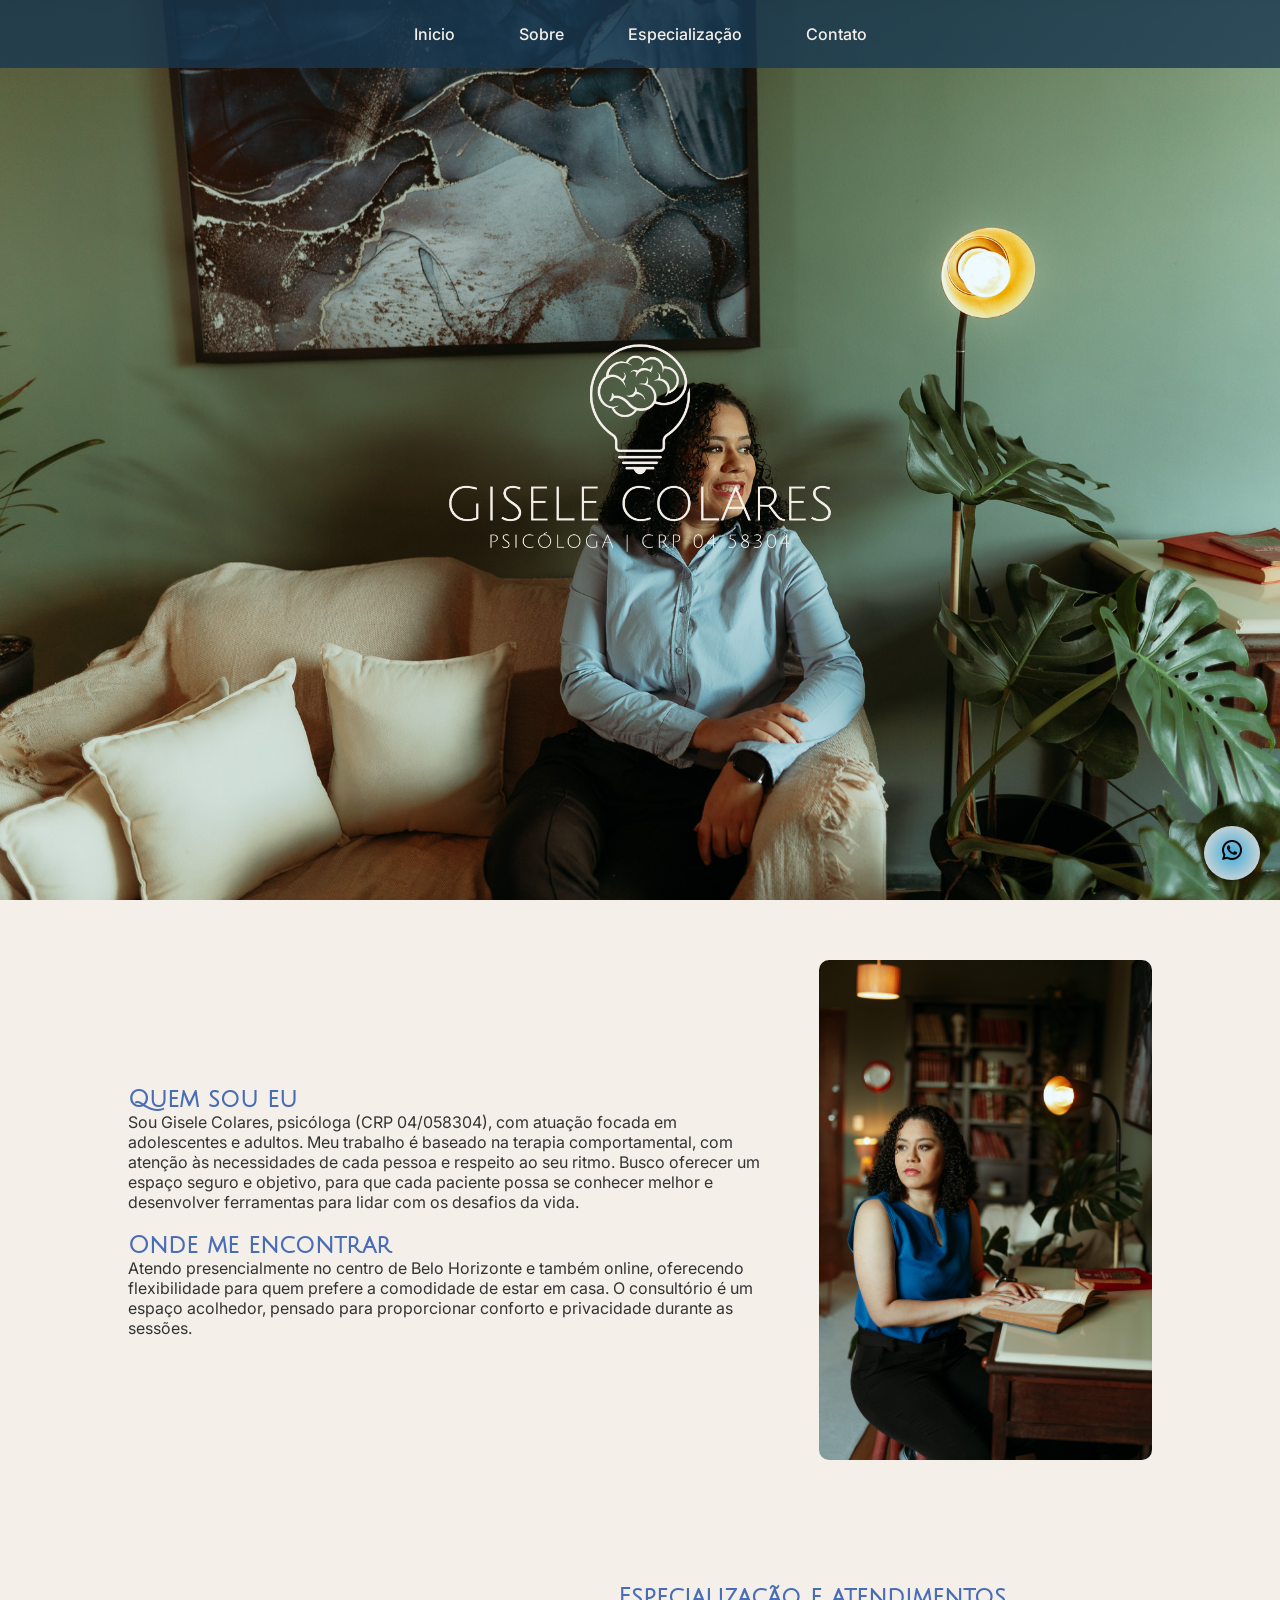
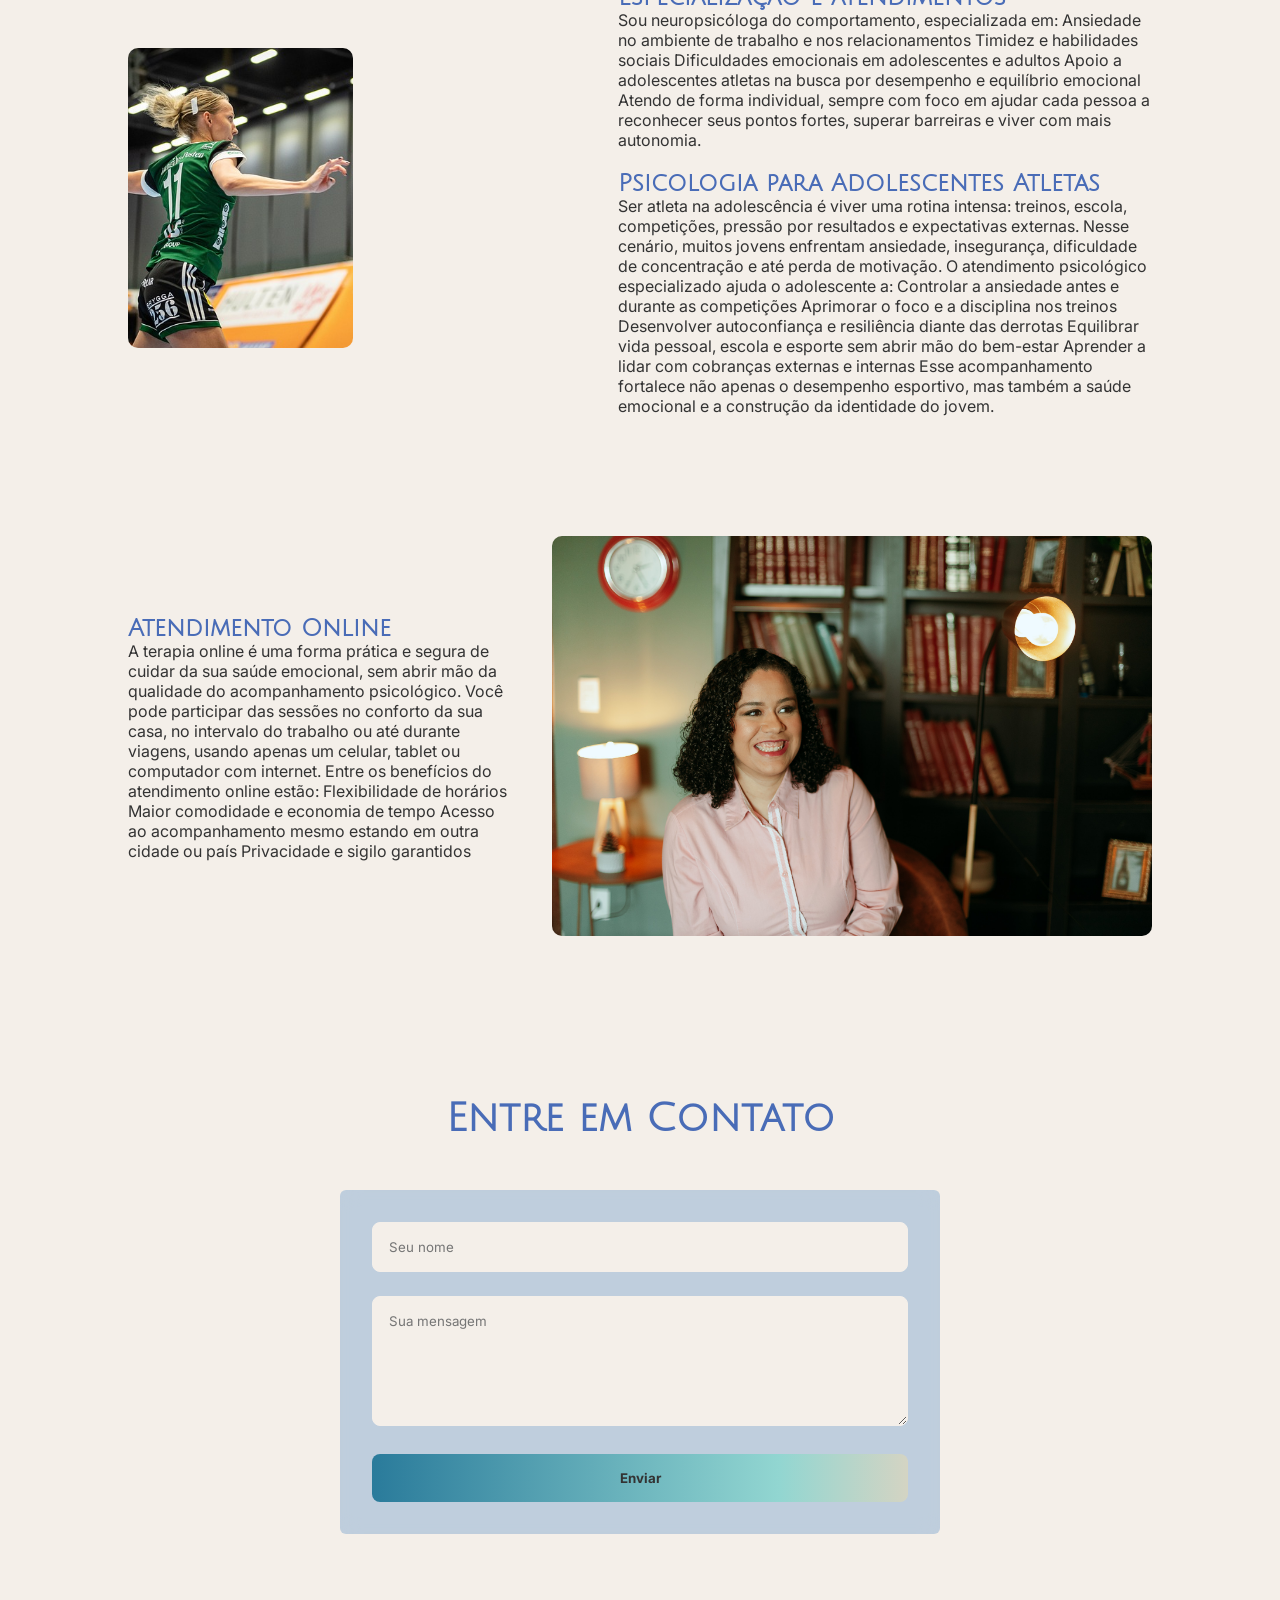
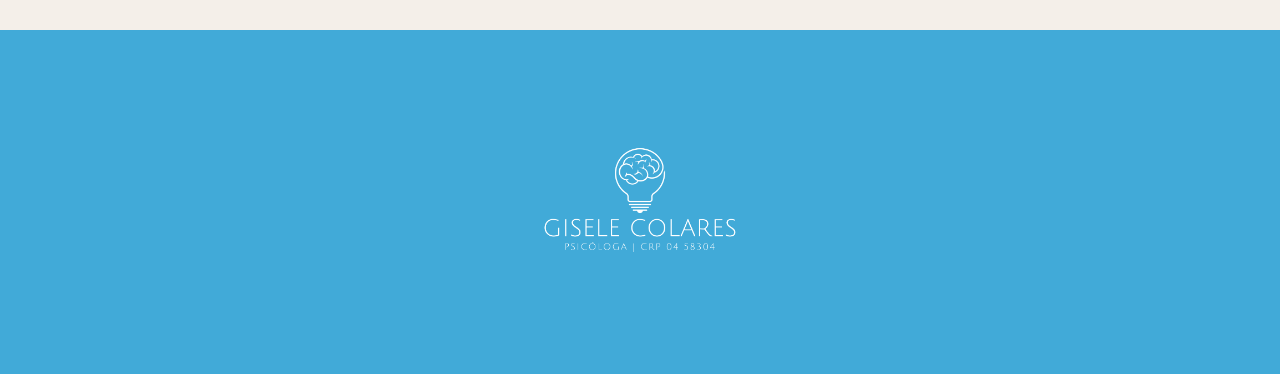
==== GISELE/index.html @ 9bc3a819 "Update" ====
<!DOCTYPE html>
<html lang="pt-BR">

<head>
  <meta charset="UTF-8">
  <meta name="viewport" content="width=device-width, initial-scale=1.0">
  <title>Gisele Colares - Neuropsicóloga</title>
  <link rel="stylesheet" href="styless2.css">
  <link href="https://fonts.googleapis.com/css2?family=Inter:wght@300;400;500&family=Julius+Sans+One&display=swap"
    rel="stylesheet">
</head>

<body>
  <div class="particulas"></div>
  <!-- Header -->
  <header class="navbar">
    <nav class="navegacao">
      <ul class="menu">
        <li><a href="#inicio" class="menu-link">Inicio</a></li>
        <li><a href="#sobre" class="menu-link">Sobre</a></li>
        <li><a href="#projetos" class="menu-link">Especialização</a></li>
        <li><a href="#contato" class="menu-link">Contato</a></li>
      </ul>
    </nav>
    <div class="hamburger">
      <span></span>
      <span></span>
      <span></span>
    </div>
  </header>

  <!-- Home -->
  <section id="inicio" class="hero">
    <div class="overlay">
      <img src="img/gisele logo sem fundo.png" alt="Logo Gisele Colares" height="600px">
    </div>
  </section>

  <!-- Quem sou eu -->
  <section id="sobre" class="content">
    <div class="text">
      <h2>Quem sou eu</h2>
      <p>Sou Gisele Colares, psicóloga (CRP 04/058304), com atuação focada em adolescentes e adultos. Meu trabalho é
        baseado na terapia comportamental, com atenção às necessidades de cada pessoa e respeito ao seu ritmo. Busco
        oferecer um espaço seguro e objetivo, para que cada paciente possa se conhecer melhor e desenvolver ferramentas
        para lidar com os desafios da vida.</p>
      <br>
      <h2>Onde me encontrar</h2>
      <p>Atendo presencialmente no centro de Belo Horizonte e também online, oferecendo flexibilidade para quem prefere
        a comodidade de estar em casa. O consultório é um espaço acolhedor, pensado para proporcionar conforto e
        privacidade durante as sessões.</p>
    </div>
    <div class="image">
      <img src="img/home.jpg" alt="Quem sou eu" height="500px">
    </div>
  </section>
  <!-- Especialização -->
  <section id="projetos" class="content">
    <div class="image">
      <img src="img/atletas .jpg" alt="Psicologia para Atletas" id="atletas" height="500px">
    </div>
    <div class="text">
      <h2>Especialização e atendimentos</h2>
      <p>Sou neuropsicóloga do comportamento, especializada em:

        Ansiedade no ambiente de trabalho e nos relacionamentos

        Timidez e habilidades sociais

        Dificuldades emocionais em adolescentes e adultos

        Apoio a adolescentes atletas na busca por desempenho e equilíbrio emocional

        Atendo de forma individual, sempre com foco em ajudar cada pessoa a reconhecer seus pontos fortes, superar
        barreiras e viver com mais autonomia.</p>
      <br>
      <h2> Psicologia para Adolescentes Atletas</h2>
      <p>Ser atleta na adolescência é viver uma rotina intensa: treinos, escola, competições, pressão por resultados e
        expectativas externas. Nesse cenário, muitos jovens enfrentam ansiedade, insegurança, dificuldade de
        concentração e até perda de motivação.

        O atendimento psicológico especializado ajuda o adolescente a:

        Controlar a ansiedade antes e durante as competições

        Aprimorar o foco e a disciplina nos treinos

        Desenvolver autoconfiança e resiliência diante das derrotas

        Equilibrar vida pessoal, escola e esporte sem abrir mão do bem-estar

        Aprender a lidar com cobranças externas e internas

        Esse acompanhamento fortalece não apenas o desempenho esportivo, mas também a saúde emocional e a construção da
        identidade do jovem.
      </p>
    </div>
  </section>

  <!-- Atendimento Online -->
  <section id="online" class="content">
    <div class="text">
      <h2>Atendimento Online</h2>
      <p>A terapia online é uma forma prática e segura de cuidar da sua saúde emocional, sem abrir mão da qualidade do
        acompanhamento psicológico.

        Você pode participar das sessões no conforto da sua casa, no intervalo do trabalho ou até durante viagens,
        usando apenas um celular, tablet ou computador com internet.

        Entre os benefícios do atendimento online estão:

        Flexibilidade de horários

        Maior comodidade e economia de tempo

        Acesso ao acompanhamento mesmo estando em outra cidade ou país

        Privacidade e sigilo garantidos

      </p>
    </div>
    <div class="image">
      <img src="img/online.jpg" alt="Atendimento Online" height="400px">
  </section>

  <section id="contato" class="contatos">
    <h2 class="contatos-titulo">Entre em Contato</h2>
    <form class="formulario-contato" id="formulario" onsubmit="enviarWhatsApp(event)">
      <div class="grupo-form">
        <input placeholder="Seu nome" class="campo-form" id="nome">
      </div>
      <div class="grupo-form">
        <textarea class="campo-form" placeholder="Sua mensagem" id="mensagem" rows="6"></textarea>
      </div>
      <div>
        <button type="submit" class="botao-form">Enviar</button>
      </div>

    </form>
  </section>

  <!-- Contato -->
  <footer id="contato">
    <div>
      <img src="img/gisele logo branco.png" alt="Logo Gisele Colares" height="300px">
  </footer>

  <!-- WhatsApp Button -->
  <a href="https://wa.me/553189097330" target="_blank" class="whatsapp-btn"><img src="img/whatsapp.png"
      alt="whatsapp"></a>

  <script>
    function enviarWhatsApp(event) {
      event.preventDefault();
      const nome = document.getElementById('nome');
      const mensagem = document.getElementById('mensagem');
      const telefone = '553189097330';

      const texto = `Olá, meu nome é ${nome.value}, ${mensagem.value}`;
      const msgFormatada = encodeURIComponent(texto);

      const url = `https://wa.me/${telefone}?text=${msgFormatada}`;

      window.open(url, '_blank');
    }




    const hamburger = document.querySelector('.hamburger');
    const navLinks = document.querySelector('.nav-links');

    hamburger.addEventListener('click', () => {
      navLinks.classList.toggle('active');
    });
  </script>
</body>

</html>
---- GISELE/styless2.css ----
* {
  margin: 0;
  padding: 0;
  box-sizing: border-box;
  font-family: 'Inter', sans-serif;
  ;
}


body {
  background-color: #F4EFE9;
  color: #333;
}

h1,
h2,
h3 {
  font-family: 'Julius Sans One', sans-serif;
  color: #496cb7;
}

/* Navbar */
.navegacao {
  position: fixed;
  top: 0;
  background-color: rgba(24, 55, 81, 0.8);
  width: 100%;
  z-index: 100;
  padding: 1.5rem;
}


.menu {
  display: flex;
  justify-content: center;
  list-style: none;
  gap: 3rem;

}

.menu-link {
  text-decoration: none;
  color: #F4EFE9;
  font-weight: 500;
  position: relative;
  padding: 0.5rem;
}

.menu-link::after {
  content: "";
  position: absolute;
  width: 0%;
  height: 2px;
  background-color: #F4EFE9;
  left: 0%;
  bottom: 0;
  background: linear-gradient(90deg, #F4EFE9, #496cb7);
  transition: width 0.5s ease;
}

.menu-link:hover::after {
  width: 100%;
}

.hero {
  background: url('img/backgrund.jpg') no-repeat center center/cover;
  height: 100vh;
  display: flex;
  align-items: center;
  justify-content: center;
  text-align: center;
  color: #fff;
  position: relative;
}

/* Content Sections */
.content {
  display: flex;
  justify-content: space-between;
  align-items: center;
  padding: 60px 10%;
  gap: 40px;

}


.content .text {
  flex: 1;
}

.content .image img {
  width: 100%;
  border-radius: 10px;
}

#atletas {
  height: 300px;
  width: 50%;
  object-fit: cover;
  border-radius: 10px;
}


.contatos {
  padding: 6rem 6rem;

}

.contatos-titulo {
  text-align: center;
  font-size: 2.5rem;
  margin-bottom: 50px;

}

.formulario-contato {
  max-width: 600px;
  margin: 0 auto;
  backdrop-filter: blur(10px);
  background: rgba(96, 146, 200, 0.358);
  padding: 2rem;
  border-radius: 6px;
}

.grupo-form {
  margin-bottom: 1.5rem;

}

.campo-form {
  width: 100%;
  padding: 1rem;
  background: #F4EFE9;
  border-radius: 8px;
  color: var(--claro);
  border: 1px solid #F4EFE9;
  outline: none;
}

.campo-form:focus {
  border-color: var(--secundaria);
  box-shadow: 0 0 5px var(--secundaria);
}

.botao-form {
  background: linear-gradient(90deg, rgba(42, 123, 155, 1) 0%, rgba(146, 214, 209, 1) 76%, rgba(212, 212, 195, 1) 100%);
  color: var(--claro);
  border: none;
  padding: 1rem 2rem;
  border-radius: 8px;
  cursor: pointer;
  transition: all 0.5s ease;
  font-weight: bold;
  width: 100%;
}

.botao-form:hover {
  transform: translateY(-4px);
  box-shadow: 0 10px 20px rgba(79, 70, 229, 0.2);
}

.particulas {
  position: fixed;
  top: 0;
  left: 0;
  width: 100%;
  height: 100%;
  pointer-events: none;
  z-index: -1;
  opacity: 0.5;
  background: radial-gradient(at 10% 20%, #496cb7 0%, transparent 20%),
    radial-gradient(at 98% 80%, #41AAD8 0%, transparent 20%),
    #F4EFE9;
}



/* Footer */
footer {
  background: #41AAD8;
  color: #fff;
  text-align: center;
  padding: 20px;
  display: flex;
  flex-direction: column;
  justify-content: center;
  align-items: center;
}



.sublogo {
  margin-top: 10px;
  font-size: 0.9rem;
}

/* WhatsApp Button */
.whatsapp-btn {
  position: fixed;
  bottom: 20px;
  right: 20px;
  background: radial-gradient(circle, rgba(65, 170, 216, 1) 0%, rgba(247, 227, 215, 1) 100%);
  color: #fff;
  font-size: 24px;
  padding: 12px 16px;
  border-radius: 50%;
  text-decoration: none;
  box-shadow: 0 2px 5px rgba(0, 0, 0, 0.3);
}

/* Responsividade */
@media (max-width: 500px) {
  * {
  margin: 0;
  padding: 0;
  box-sizing: border-box;
  font-family: 'Inter', sans-serif;
  }

  .menu {
    display: flex;
    gap: 1rem;
    justify-content: center;
  }

  .content {
    flex-direction: column;
    text-align: center;
  }

  .content {
    border-radius: 5px
  }

  .content .image img {
    display: none;
  }

  .hero h1 {
    font-size: 1.8rem;
  }
}
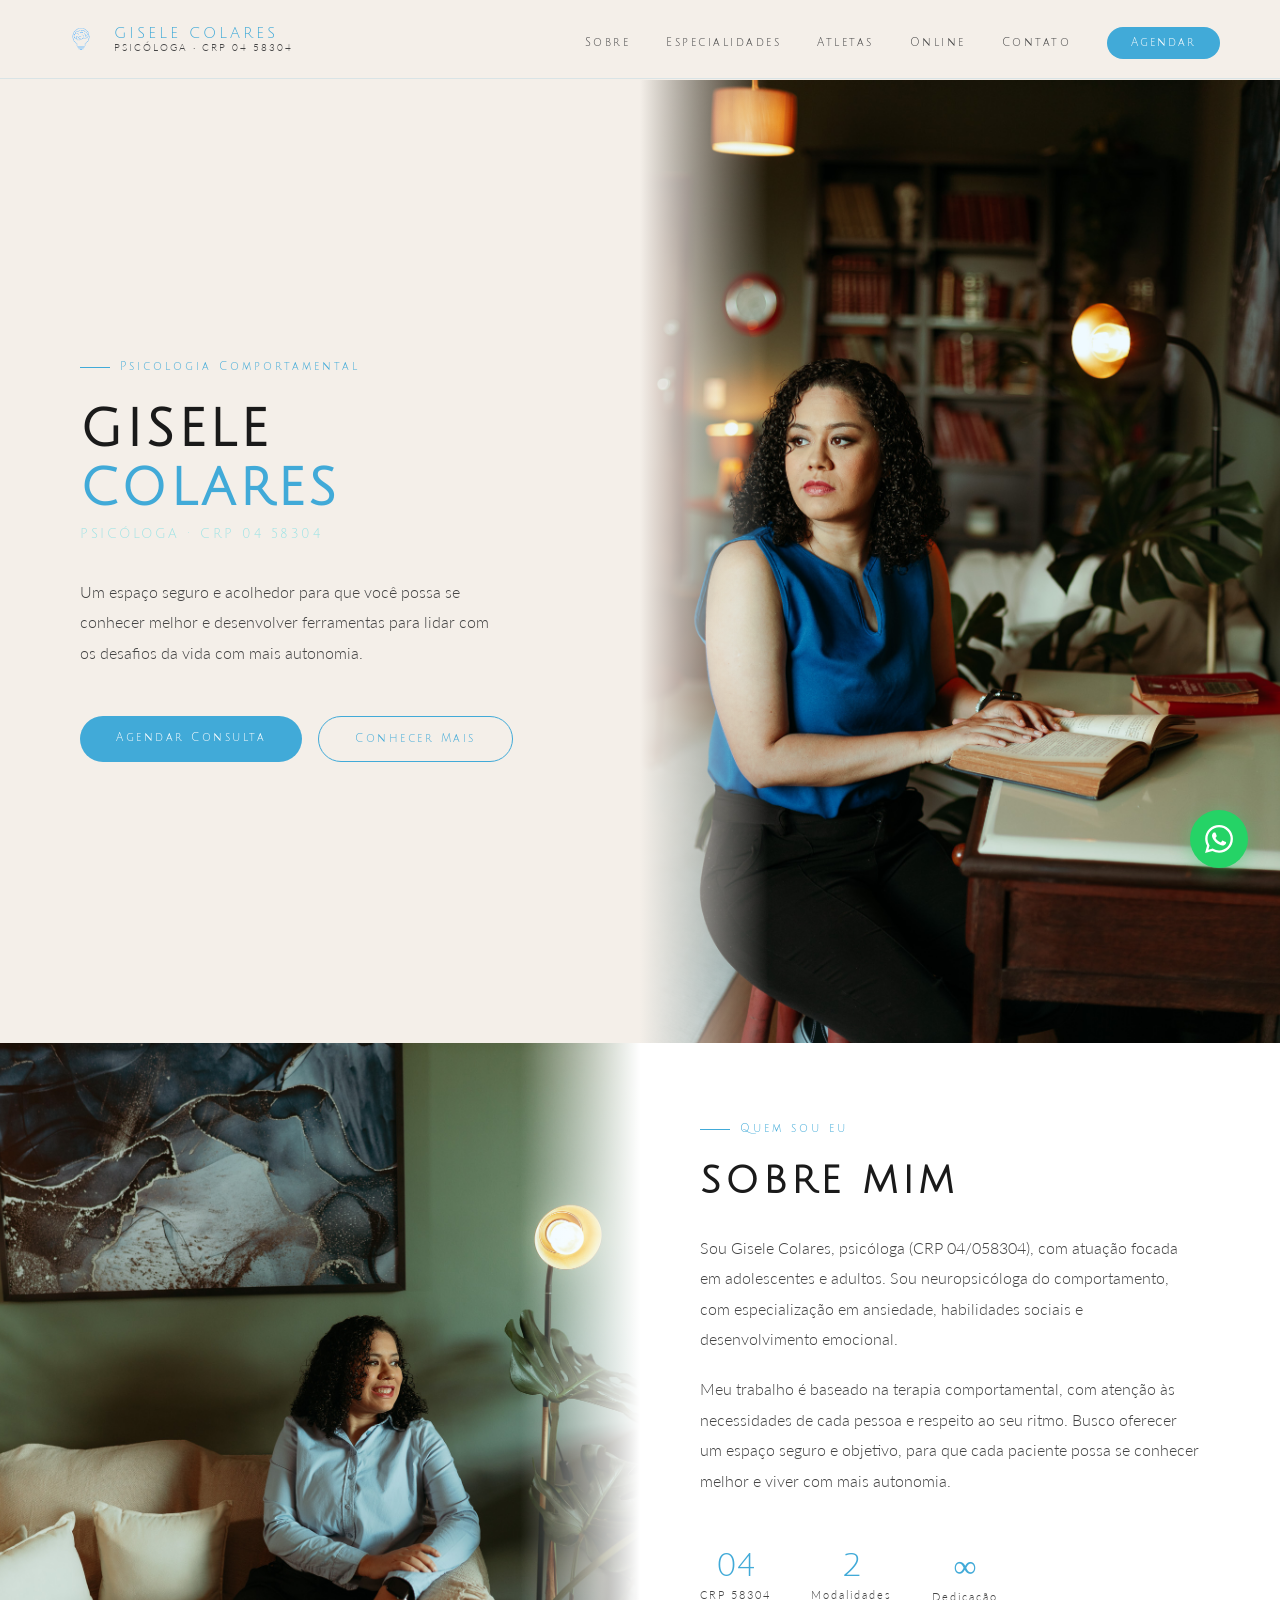
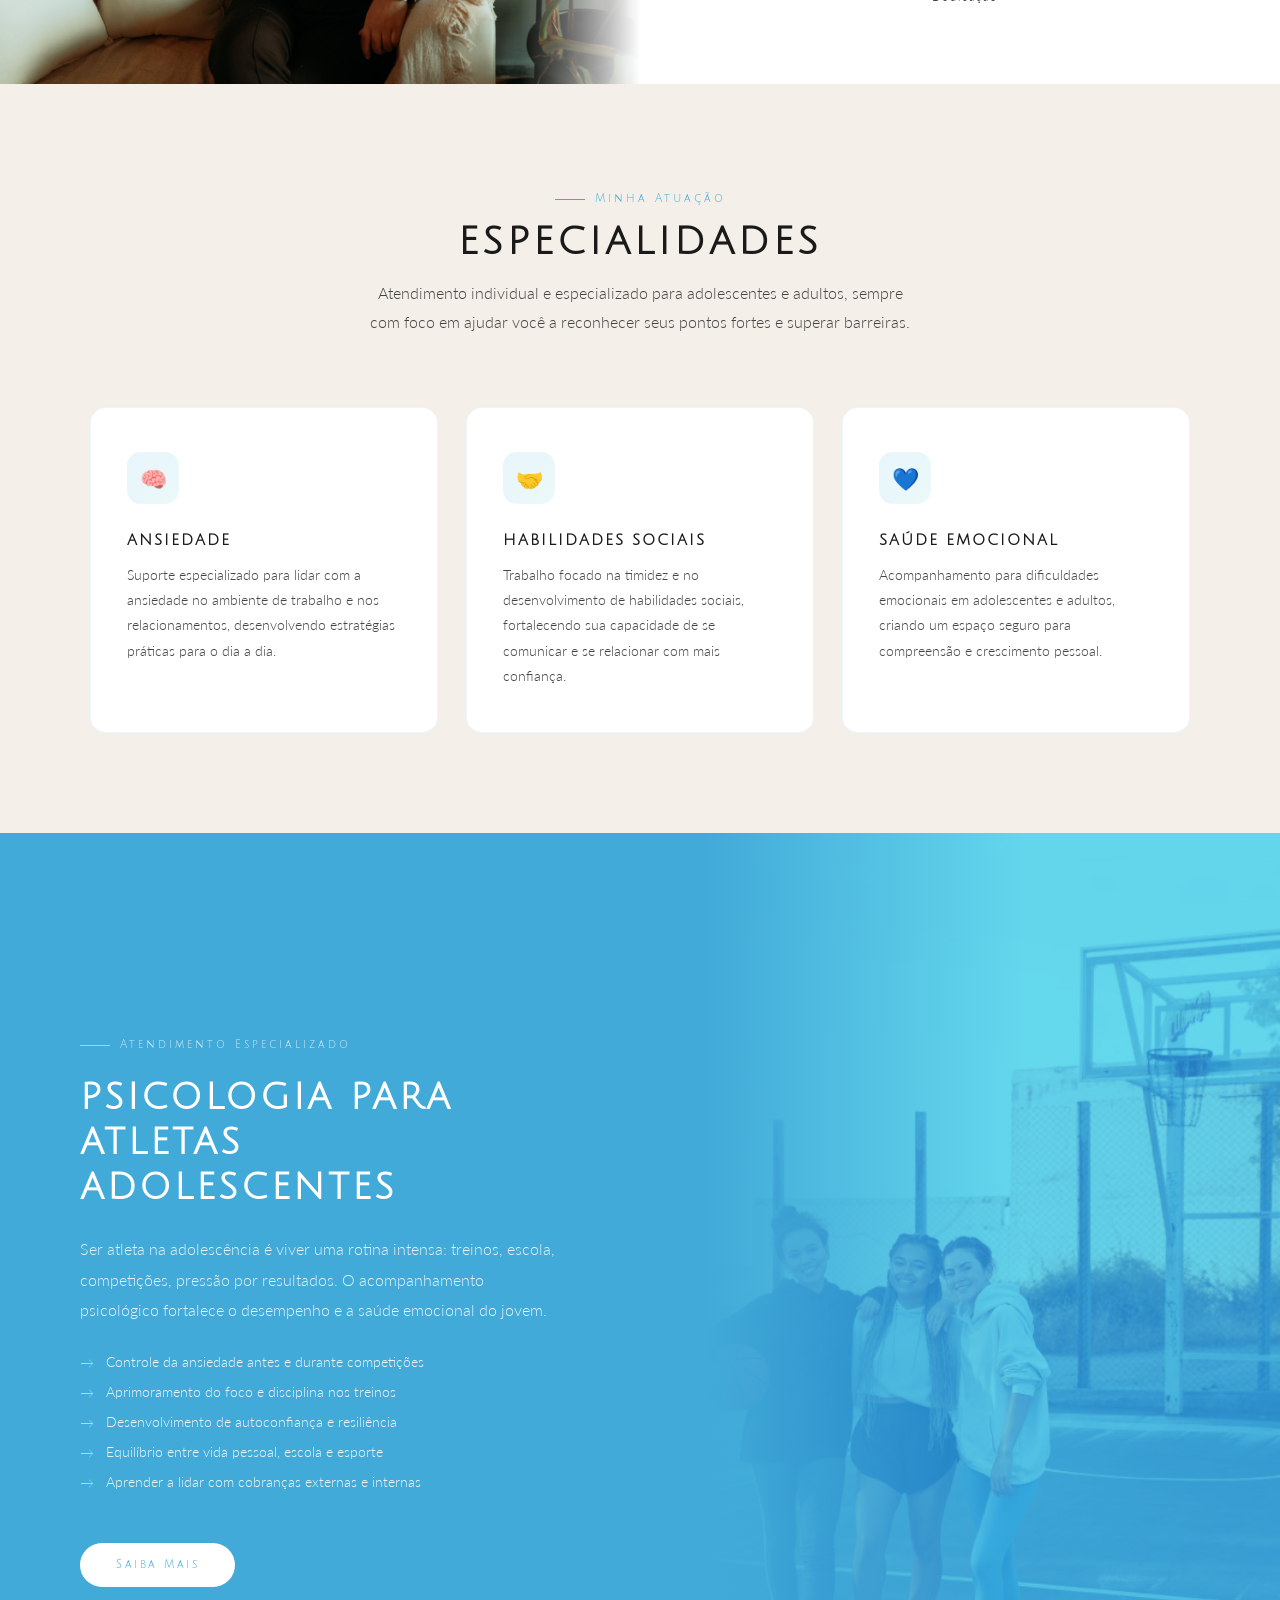
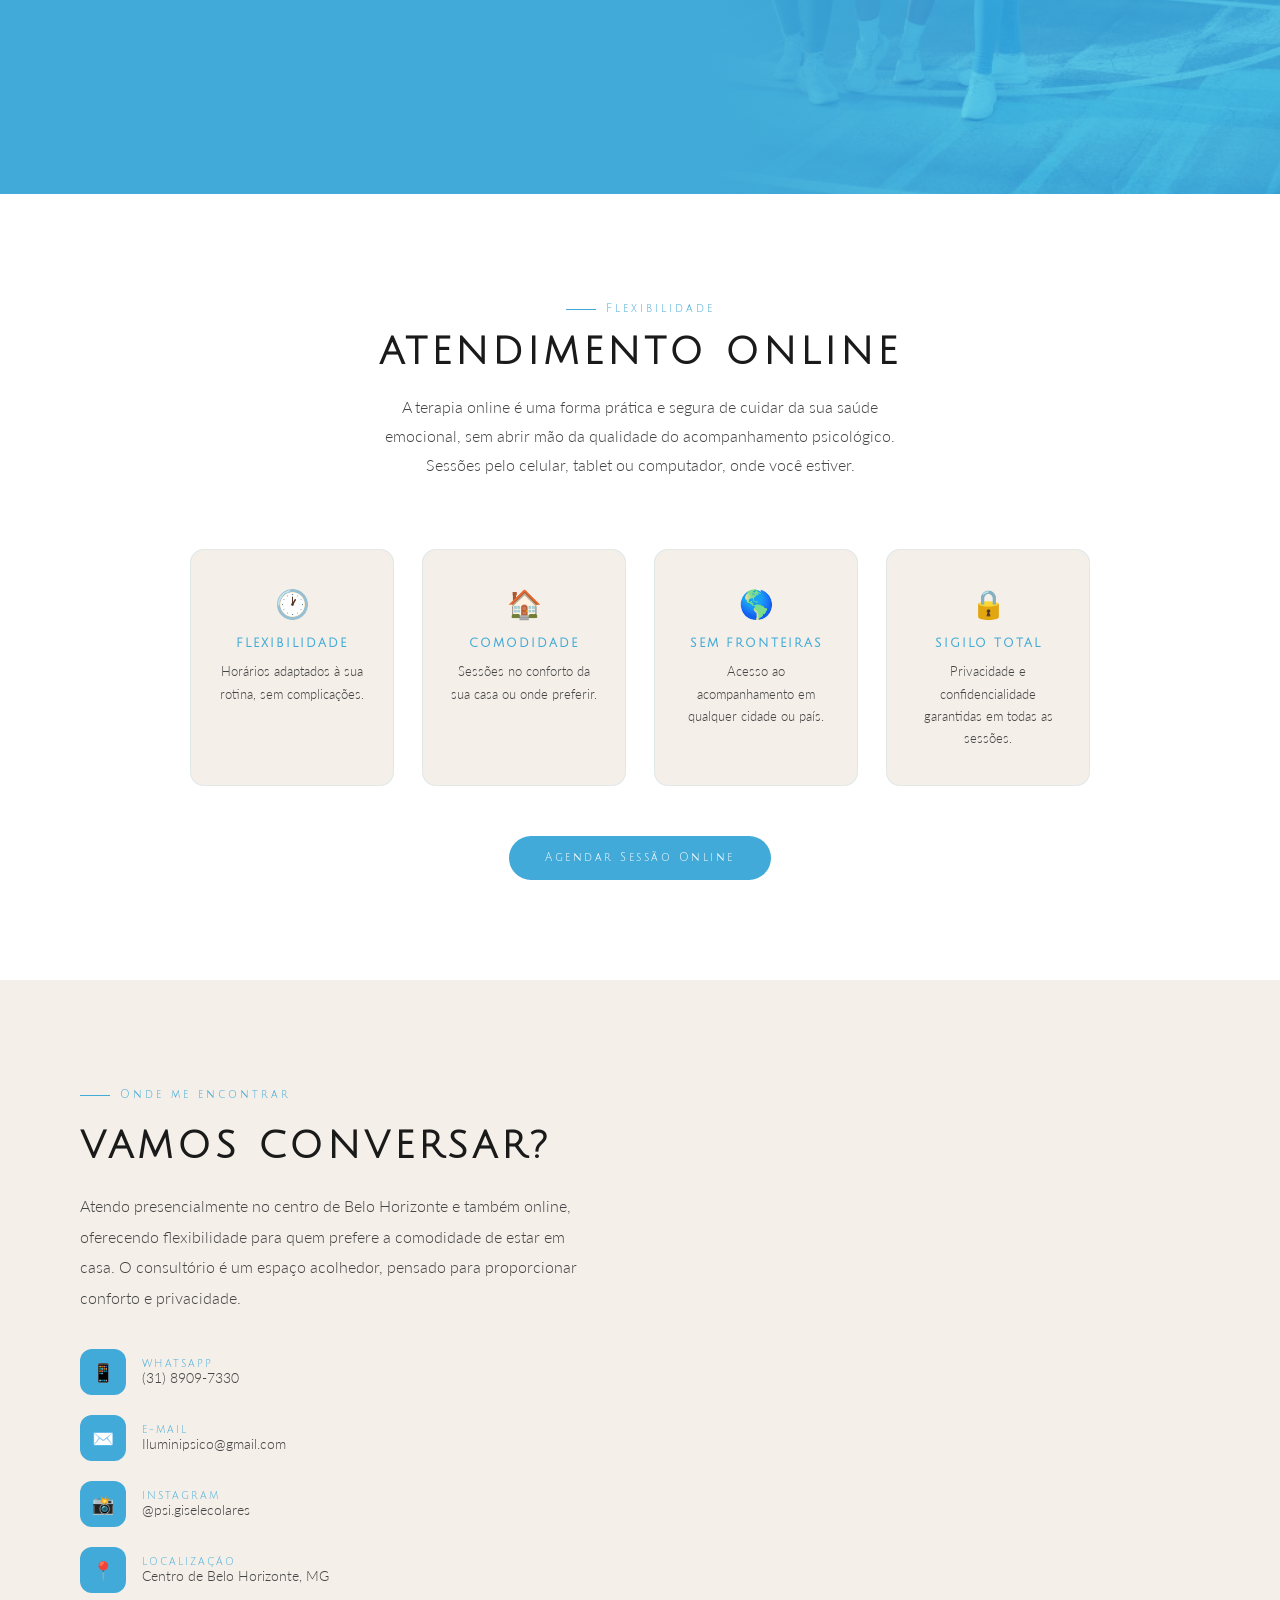
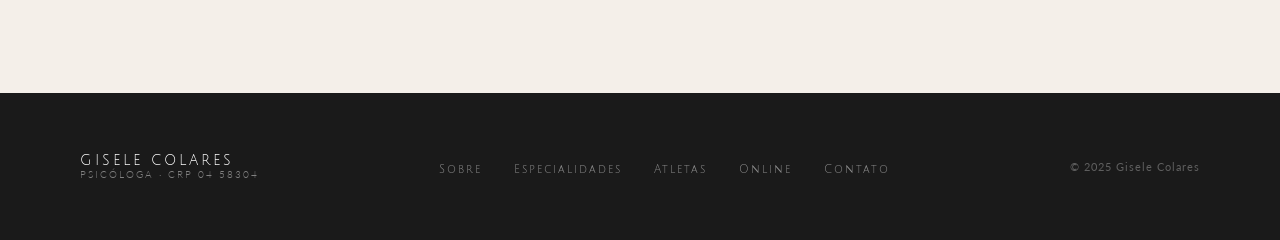
==== commit b674b7dc: "Update.: versão final site profissional" ====
--- a/GISELE/index.html
+++ b/GISELE/index.html
@@ -1,179 +1,260 @@
 <!DOCTYPE html>
 <html lang="pt-BR">
-
 <head>
-  <meta charset="UTF-8">
-  <meta name="viewport" content="width=device-width, initial-scale=1.0">
-  <title>Gisele Colares - Neuropsicóloga</title>
-  <link rel="stylesheet" href="styless2.css">
-  <link href="https://fonts.googleapis.com/css2?family=Inter:wght@300;400;500&family=Julius+Sans+One&display=swap"
-    rel="stylesheet">
+  <meta charset="UTF-8" />
+  <meta name="viewport" content="width=device-width, initial-scale=1.0"/>
+  <link rel="icon" type="image/png" href="img/gisele logo simbolo.ico">
+  <title>Gisele Colares | Psicóloga</title>
+  <link href="https://fonts.googleapis.com/css2?family=Julius+Sans+One&family=Lato:wght@300;400;700&display=swap" rel="stylesheet"/>
+  <link rel="stylesheet" href="styles.css">
 </head>
-
 <body>
-  <div class="particulas"></div>
-  <!-- Header -->
-  <header class="navbar">
-    <nav class="navegacao">
-      <ul class="menu">
-        <li><a href="#inicio" class="menu-link">Inicio</a></li>
-        <li><a href="#sobre" class="menu-link">Sobre</a></li>
-        <li><a href="#projetos" class="menu-link">Especialização</a></li>
-        <li><a href="#contato" class="menu-link">Contato</a></li>
-      </ul>
-    </nav>
-    <div class="hamburger">
-      <span></span>
-      <span></span>
-      <span></span>
-    </div>
-  </header>
-
-  <!-- Home -->
-  <section id="inicio" class="hero">
-    <div class="overlay">
-      <img src="img/gisele logo sem fundo.png" alt="Logo Gisele Colares" height="600px">
-    </div>
-  </section>
-
-  <!-- Quem sou eu -->
-  <section id="sobre" class="content">
-    <div class="text">
-      <h2>Quem sou eu</h2>
-      <p>Sou Gisele Colares, psicóloga (CRP 04/058304), com atuação focada em adolescentes e adultos. Meu trabalho é
-        baseado na terapia comportamental, com atenção às necessidades de cada pessoa e respeito ao seu ritmo. Busco
-        oferecer um espaço seguro e objetivo, para que cada paciente possa se conhecer melhor e desenvolver ferramentas
-        para lidar com os desafios da vida.</p>
-      <br>
-      <h2>Onde me encontrar</h2>
-      <p>Atendo presencialmente no centro de Belo Horizonte e também online, oferecendo flexibilidade para quem prefere
-        a comodidade de estar em casa. O consultório é um espaço acolhedor, pensado para proporcionar conforto e
-        privacidade durante as sessões.</p>
-    </div>
-    <div class="image">
-      <img src="img/home.jpg" alt="Quem sou eu" height="500px">
-    </div>
-  </section>
-  <!-- Especialização -->
-  <section id="projetos" class="content">
-    <div class="image">
-      <img src="img/atletas .jpg" alt="Psicologia para Atletas" id="atletas" height="500px">
-    </div>
-    <div class="text">
-      <h2>Especialização e atendimentos</h2>
-      <p>Sou neuropsicóloga do comportamento, especializada em:
-
-        Ansiedade no ambiente de trabalho e nos relacionamentos
-
-        Timidez e habilidades sociais
-
-        Dificuldades emocionais em adolescentes e adultos
-
-        Apoio a adolescentes atletas na busca por desempenho e equilíbrio emocional
-
-        Atendo de forma individual, sempre com foco em ajudar cada pessoa a reconhecer seus pontos fortes, superar
-        barreiras e viver com mais autonomia.</p>
-      <br>
-      <h2> Psicologia para Adolescentes Atletas</h2>
-      <p>Ser atleta na adolescência é viver uma rotina intensa: treinos, escola, competições, pressão por resultados e
-        expectativas externas. Nesse cenário, muitos jovens enfrentam ansiedade, insegurança, dificuldade de
-        concentração e até perda de motivação.
-
-        O atendimento psicológico especializado ajuda o adolescente a:
-
-        Controlar a ansiedade antes e durante as competições
-
-        Aprimorar o foco e a disciplina nos treinos
-
-        Desenvolver autoconfiança e resiliência diante das derrotas
-
-        Equilibrar vida pessoal, escola e esporte sem abrir mão do bem-estar
-
-        Aprender a lidar com cobranças externas e internas
-
-        Esse acompanhamento fortalece não apenas o desempenho esportivo, mas também a saúde emocional e a construção da
-        identidade do jovem.
-      </p>
-    </div>
-  </section>
-
-  <!-- Atendimento Online -->
-  <section id="online" class="content">
-    <div class="text">
-      <h2>Atendimento Online</h2>
-      <p>A terapia online é uma forma prática e segura de cuidar da sua saúde emocional, sem abrir mão da qualidade do
-        acompanhamento psicológico.
-
-        Você pode participar das sessões no conforto da sua casa, no intervalo do trabalho ou até durante viagens,
-        usando apenas um celular, tablet ou computador com internet.
-
-        Entre os benefícios do atendimento online estão:
-
-        Flexibilidade de horários
-
-        Maior comodidade e economia de tempo
-
-        Acesso ao acompanhamento mesmo estando em outra cidade ou país
-
-        Privacidade e sigilo garantidos
-
-      </p>
-    </div>
-    <div class="image">
-      <img src="img/online.jpg" alt="Atendimento Online" height="400px">
-  </section>
-
-  <section id="contato" class="contatos">
-    <h2 class="contatos-titulo">Entre em Contato</h2>
-    <form class="formulario-contato" id="formulario" onsubmit="enviarWhatsApp(event)">
-      <div class="grupo-form">
-        <input placeholder="Seu nome" class="campo-form" id="nome">
-      </div>
-      <div class="grupo-form">
-        <textarea class="campo-form" placeholder="Sua mensagem" id="mensagem" rows="6"></textarea>
-      </div>
-      <div>
-        <button type="submit" class="botao-form">Enviar</button>
-      </div>
-
-    </form>
-  </section>
-
-  <!-- Contato -->
-  <footer id="contato">
-    <div>
-      <img src="img/gisele logo branco.png" alt="Logo Gisele Colares" height="300px">
-  </footer>
-
-  <!-- WhatsApp Button -->
-  <a href="https://wa.me/553189097330" target="_blank" class="whatsapp-btn"><img src="img/whatsapp.png"
-      alt="whatsapp"></a>
-
-  <script>
-    function enviarWhatsApp(event) {
-      event.preventDefault();
-      const nome = document.getElementById('nome');
-      const mensagem = document.getElementById('mensagem');
-      const telefone = '553189097330';
-
-      const texto = `Olá, meu nome é ${nome.value}, ${mensagem.value}`;
-      const msgFormatada = encodeURIComponent(texto);
-
-      const url = `https://wa.me/${telefone}?text=${msgFormatada}`;
-
-      window.open(url, '_blank');
-    }
-
-
-
-
-    const hamburger = document.querySelector('.hamburger');
-    const navLinks = document.querySelector('.nav-links');
-
-    hamburger.addEventListener('click', () => {
-      navLinks.classList.toggle('active');
+
+<!-- NAV -->
+<nav id="navbar">
+  <a href="#home" class="nav-logo">
+    <img src="img/gisele logo simbolo.png" alt="Logo Gisele Colares" onerror="this.style.display='none'"/>
+    <div class="logo-text">
+      <span>GISELE COLARES</span>
+      <span>PSICÓLOGA · CRP 04 58304</span>
+    </div>
+  </a>
+  <ul class="nav-links">
+    <li><a href="#sobre">Sobre</a></li>
+    <li><a href="#especialidades">Especialidades</a></li>
+    <li><a href="#atletas">Atletas</a></li>
+    <li><a href="#online">Online</a></li>
+    <li><a href="#contato">Contato</a></li>
+    <li><a href="https://wa.me/553189097330" class="nav-cta" target="_blank">Agendar</a></li>
+  </ul>
+</nav>
+
+<!-- HERO -->
+<section id="home">
+  <div class="hero-left fade-up">
+    <span class="hero-tag">Psicologia Comportamental</span>
+    <h1>GISELE<br><span>COLARES</span></h1>
+    <p class="hero-subtitle">PSICÓLOGA · CRP 04 58304</p>
+    <p class="hero-desc">
+      Um espaço seguro e acolhedor para que você possa se conhecer melhor e desenvolver ferramentas para lidar com os desafios da vida com mais autonomia.
+    </p>
+    <div class="hero-buttons">
+      <a href="https://wa.me/553189097330" class="btn-primary" target="_blank">Agendar Consulta</a>
+      <a href="#sobre" class="btn-secondary">Conhecer Mais</a>
+    </div>
+  </div>
+  <div class="hero-right">
+    <img src="img/home.jpg" alt="Gisele Colares Psicóloga" onerror="this.style.background='linear-gradient(135deg, #9CE3E5, #41AAD8)'"/>
+  </div>
+</section>
+
+<!-- SOBRE -->
+<section id="sobre">
+  <div class="sobre-img">
+    <img src="img/backgrund.jpg" alt="Gisele Colares" onerror="this.style.background='#F4EFE9'"/>
+  </div>
+  <div class="sobre-content fade-up">
+    <span class="section-tag">Quem sou eu</span>
+    <h2>SOBRE MIM</h2>
+    <p>
+      Sou Gisele Colares, psicóloga (CRP 04/058304), com atuação focada em adolescentes e adultos. Sou neuropsicóloga do comportamento, com especialização em ansiedade, habilidades sociais e desenvolvimento emocional.
+    </p>
+    <p>
+      Meu trabalho é baseado na terapia comportamental, com atenção às necessidades de cada pessoa e respeito ao seu ritmo. Busco oferecer um espaço seguro e objetivo, para que cada paciente possa se conhecer melhor e viver com mais autonomia.
+    </p>
+    <div class="sobre-info">
+      <div class="sobre-info-item">
+        <span class="num">04</span>
+        <span class="label">CRP 58304</span>
+      </div>
+      <div class="sobre-info-item">
+        <span class="num">2</span>
+        <span class="label">Modalidades</span>
+      </div>
+      <div class="sobre-info-item">
+        <span class="num">∞</span>
+        <span class="label">Dedicação</span>
+      </div>
+    </div>
+  </div>
+</section>
+
+<!-- ESPECIALIDADES -->
+<section id="especialidades">
+  <div class="section-header fade-up">
+    <span class="section-tag">Minha Atuação</span>
+    <h2>ESPECIALIDADES</h2>
+    <p>Atendimento individual e especializado para adolescentes e adultos, sempre com foco em ajudar você a reconhecer seus pontos fortes e superar barreiras.</p>
+  </div>
+  <div class="cards-grid">
+    <div class="card fade-up">
+      <div class="card-icon">🧠</div>
+      <h3>ANSIEDADE</h3>
+      <p>Suporte especializado para lidar com a ansiedade no ambiente de trabalho e nos relacionamentos, desenvolvendo estratégias práticas para o dia a dia.</p>
+    </div>
+    <div class="card fade-up">
+      <div class="card-icon">🤝</div>
+      <h3>HABILIDADES SOCIAIS</h3>
+      <p>Trabalho focado na timidez e no desenvolvimento de habilidades sociais, fortalecendo sua capacidade de se comunicar e se relacionar com mais confiança.</p>
+    </div>
+    <div class="card fade-up">
+      <div class="card-icon">💙</div>
+      <h3>SAÚDE EMOCIONAL</h3>
+      <p>Acompanhamento para dificuldades emocionais em adolescentes e adultos, criando um espaço seguro para compreensão e crescimento pessoal.</p>
+    </div>
+  </div>
+</section>
+
+<!-- ATLETAS -->
+<section id="atletas">
+  <div class="atletas-content fade-up">
+    <span class="section-tag">Atendimento Especializado</span>
+    <h2>PSICOLOGIA PARA ATLETAS ADOLESCENTES</h2>
+    <p>
+      Ser atleta na adolescência é viver uma rotina intensa: treinos, escola, competições, pressão por resultados. O acompanhamento psicológico fortalece o desempenho e a saúde emocional do jovem.
+    </p>
+    <ul class="atletas-list">
+      <li>Controle da ansiedade antes e durante competições</li>
+      <li>Aprimoramento do foco e disciplina nos treinos</li>
+      <li>Desenvolvimento de autoconfiança e resiliência</li>
+      <li>Equilíbrio entre vida pessoal, escola e esporte</li>
+      <li>Aprender a lidar com cobranças externas e internas</li>
+    </ul>
+    <a href="https://wa.me/553189097330" class="btn-white" target="_blank">Saiba Mais</a>
+  </div>
+  <div class="atletas-img">
+    <img src="img/atletas.jpg" alt="Background" onerror="this.style.display='none'"/>
+  </div>
+</section>
+
+<!-- ONLINE -->
+<section id="online">
+  <div class="online-inner">
+    <div class="section-header fade-up">
+      <span class="section-tag">Flexibilidade</span>
+      <h2>ATENDIMENTO ONLINE</h2>
+      <p>A terapia online é uma forma prática e segura de cuidar da sua saúde emocional, sem abrir mão da qualidade do acompanhamento psicológico. Sessões pelo celular, tablet ou computador, onde você estiver.</p>
+    </div>
+    <div class="beneficios fade-up">
+      <div class="beneficio">
+        <span class="icon">🕐</span>
+        <h4>FLEXIBILIDADE</h4>
+        <p>Horários adaptados à sua rotina, sem complicações.</p>
+      </div>
+      <div class="beneficio">
+        <span class="icon">🏠</span>
+        <h4>COMODIDADE</h4>
+        <p>Sessões no conforto da sua casa ou onde preferir.</p>
+      </div>
+      <div class="beneficio">
+        <span class="icon">🌎</span>
+        <h4>SEM FRONTEIRAS</h4>
+        <p>Acesso ao acompanhamento em qualquer cidade ou país.</p>
+      </div>
+      <div class="beneficio">
+        <span class="icon">🔒</span>
+        <h4>SIGILO TOTAL</h4>
+        <p>Privacidade e confidencialidade garantidas em todas as sessões.</p>
+      </div>
+    </div>
+    <a href="https://wa.me/553189097330" class="btn-primary" target="_blank">Agendar Sessão Online</a>
+  </div>
+</section>
+
+<!-- CONTATO -->
+<section id="contato">
+  <div class="fade-up">
+    <span class="section-tag">Onde me encontrar</span>
+    <h2>VAMOS CONVERSAR?</h2>
+    <p>
+      Atendo presencialmente no centro de Belo Horizonte e também online, oferecendo flexibilidade para quem prefere a comodidade de estar em casa. O consultório é um espaço acolhedor, pensado para proporcionar conforto e privacidade.
+    </p>
+    <div class="contact-items">
+      <a href="https://wa.me/553189097330" class="contact-item" target="_blank">
+        <div class="icon-wrap">📱</div>
+        <div class="ci-text">
+          <span class="ci-label">WHATSAPP</span>
+          <span class="ci-value">(31) 8909-7330</span>
+        </div>
+      </a>
+      <a href="mailto:Iluminipsico@gmail.com" class="contact-item">
+        <div class="icon-wrap">✉️</div>
+        <div class="ci-text">
+          <span class="ci-label">E-MAIL</span>
+          <span class="ci-value">Iluminipsico@gmail.com</span>
+        </div>
+      </a>
+      <a href="https://www.instagram.com/psi.giselecolares" class="contact-item" target="_blank">
+        <div class="icon-wrap">📸</div>
+        <div class="ci-text">
+          <span class="ci-label">INSTAGRAM</span>
+          <span class="ci-value">@psi.giselecolares</span>
+        </div>
+      </a>
+      <div class="contact-item">
+        <div class="icon-wrap">📍</div>
+        <div class="ci-text">
+          <span class="ci-label">LOCALIZAÇÃO</span>
+          <span class="ci-value">Centro de Belo Horizonte, MG</span>
+        </div>
+      </div>
+    </div>
+  </div>
+  <!--<div class="contato-img fade-up">
+    <img src="home.jpg" alt="Consultório Gisele Colares" onerror="this.style.background='linear-gradient(135deg, #9CE3E5 0%, #41AAD8 100%)'"/>
+  </div>-->
+</section>
+
+<!-- FOOTER -->
+<footer>
+  <div class="footer-logo">
+    <img src="gisele_logo_sem_fundo.png" alt="Logo" onerror="this.style.display='none'"/>
+    <div class="footer-logo-text">
+      <span>GISELE COLARES</span>
+      <span>PSICÓLOGA · CRP 04 58304</span>
+    </div>
+  </div>
+  <ul class="footer-links">
+    <li><a href="#sobre">Sobre</a></li>
+    <li><a href="#especialidades">Especialidades</a></li>
+    <li><a href="#atletas">Atletas</a></li>
+    <li><a href="#online">Online</a></li>
+    <li><a href="#contato">Contato</a></li>
+  </ul>
+  <span class="footer-copy">© 2025 Gisele Colares</span>
+</footer>
+
+<!-- WHATSAPP FAB -->
+<a href="https://wa.me/553189097330" class="whatsapp-fab" target="_blank" aria-label="WhatsApp">
+  <svg viewBox="0 0 24 24" xmlns="http://www.w3.org/2000/svg">
+    <path d="M17.472 14.382c-.297-.149-1.758-.867-2.03-.967-.273-.099-.471-.148-.67.15-.197.297-.767.966-.94 1.164-.173.199-.347.223-.644.075-.297-.15-1.255-.463-2.39-1.475-.883-.788-1.48-1.761-1.653-2.059-.173-.297-.018-.458.13-.606.134-.133.298-.347.446-.52.149-.174.198-.298.298-.497.099-.198.05-.371-.025-.52-.075-.149-.669-1.612-.916-2.207-.242-.579-.487-.5-.669-.51-.173-.008-.371-.01-.57-.01-.198 0-.52.074-.792.372-.272.297-1.04 1.016-1.04 2.479 0 1.462 1.065 2.875 1.213 3.074.149.198 2.096 3.2 5.077 4.487.709.306 1.262.489 1.694.625.712.227 1.36.195 1.871.118.571-.085 1.758-.719 2.006-1.413.248-.694.248-1.289.173-1.413-.074-.124-.272-.198-.57-.347m-5.421 7.403h-.004a9.87 9.87 0 01-5.031-1.378l-.361-.214-3.741.982.998-3.648-.235-.374a9.86 9.86 0 01-1.51-5.26c.001-5.45 4.436-9.884 9.888-9.884 2.64 0 5.122 1.03 6.988 2.898a9.825 9.825 0 012.893 6.994c-.003 5.45-4.437 9.884-9.885 9.884m8.413-18.297A11.815 11.815 0 0012.05 0C5.495 0 .16 5.335.157 11.892c0 2.096.547 4.142 1.588 5.945L.057 24l6.305-1.654a11.882 11.882 0 005.683 1.448h.005c6.554 0 11.89-5.335 11.893-11.893a11.821 11.821 0 00-3.48-8.413Z"/>
+  </svg>
+</a>
+
+<script>
+  // Navbar scroll effect
+  const navbar = document.getElementById('navbar');
+  window.addEventListener('scroll', () => {
+    navbar.classList.toggle('scrolled', window.scrollY > 30);
+  });
+
+  // Fade-up on scroll
+  const observer = new IntersectionObserver((entries) => {
+    entries.forEach((entry, i) => {
+      if (entry.isIntersecting) {
+        setTimeout(() => {
+          entry.target.classList.add('visible');
+        }, 100);
+      }
     });
-  </script>
+  }, { threshold: 0.12 });
+
+  document.querySelectorAll('.fade-up').forEach(el => observer.observe(el));
+
+  // Stagger cards
+  document.querySelectorAll('.cards-grid .card, .beneficios .beneficio').forEach((el, i) => {
+    el.style.transitionDelay = `${i * 0.1}s`;
+  });
+</script>
 </body>
-
 </html>
--- a/GISELE/styles.css
+++ b/GISELE/styles.css
@@ -0,0 +1,793 @@
+
+    :root {
+      --azul: #41AAD8;
+      --azul-claro: #9CE3E5;
+      --creme: #F4EFE9;
+      --branco: #ffffff;
+      --escuro: #1a1a1a;
+      --cinza-texto: #444;
+    }
+
+    * { margin: 0; padding: 0; box-sizing: border-box; }
+
+    html { scroll-behavior: smooth; }
+
+    body {
+      font-family: 'Lato', sans-serif;
+      color: var(--escuro);
+      background: var(--creme);
+      overflow-x: hidden;
+    }
+
+    h1, h2, h3, h4, nav a, .logo-text {
+      font-family: 'Julius Sans One', serif;
+    }
+
+    /* ===== NAV ===== */
+    nav {
+      position: fixed;
+      top: 0; left: 0; right: 0;
+      z-index: 100;
+      display: flex;
+      align-items: center;
+      justify-content: space-between;
+      padding: 18px 60px;
+      background: rgba(244, 239, 233, 0.95);
+      backdrop-filter: blur(8px);
+      border-bottom: 1px solid rgba(65, 170, 216, 0.15);
+      transition: box-shadow 0.3s;
+    }
+
+    nav.scrolled { box-shadow: 0 2px 20px rgba(65,170,216,0.12); }
+
+    .nav-logo {
+      display: flex;
+      align-items: center;
+      gap: 12px;
+      text-decoration: none;
+    }
+
+    .nav-logo img {
+      height: 42px;
+      filter: invert(50%) sepia(80%) saturate(400%) hue-rotate(170deg) brightness(1.1);
+    }
+
+    .nav-logo .logo-text {
+      display: flex;
+      flex-direction: column;
+      line-height: 1.1;
+    }
+
+    .nav-logo .logo-text span:first-child {
+      font-size: 15px;
+      letter-spacing: 3px;
+      color: var(--azul);
+    }
+
+    .nav-logo .logo-text span:last-child {
+      font-size: 10px;
+      letter-spacing: 2px;
+      color: var(--cinza-texto);
+      font-family: 'Lato', sans-serif;
+      font-weight: 300;
+    }
+
+    .nav-links {
+      display: flex;
+      gap: 36px;
+      list-style: none;
+    }
+
+    .nav-links a {
+      text-decoration: none;
+      font-size: 11px;
+      letter-spacing: 2.5px;
+      color: var(--cinza-texto);
+      transition: color 0.3s;
+    }
+
+    .nav-links a:hover { color: var(--azul); }
+
+    .nav-cta {
+      background: var(--azul);
+      color: var(--branco) !important;
+      padding: 10px 24px;
+      border-radius: 50px;
+      letter-spacing: 2px !important;
+      transition: background 0.3s, transform 0.2s !important;
+    }
+
+    .nav-cta:hover {
+      background: #2d8fb8 !important;
+      color: var(--branco) !important;
+      transform: translateY(-1px);
+    }
+
+    /* ===== HERO ===== */
+    #home {
+      min-height: 100vh;
+      display: grid;
+      grid-template-columns: 1fr 1fr;
+      padding-top: 80px;
+    }
+
+    .hero-left {
+      display: flex;
+      flex-direction: column;
+      justify-content: center;
+      padding: 80px 60px 80px 80px;
+      position: relative;
+    }
+
+    .hero-tag {
+      display: inline-flex;
+      align-items: center;
+      gap: 10px;
+      font-size: 11px;
+      letter-spacing: 3px;
+      color: var(--azul);
+      margin-bottom: 28px;
+      font-family: 'Julius Sans One', serif;
+    }
+
+    .hero-tag::before {
+      content: '';
+      width: 30px;
+      height: 1px;
+      background: var(--azul);
+    }
+
+    .hero-left h1 {
+      font-size: clamp(38px, 4vw, 58px);
+      letter-spacing: 4px;
+      color: var(--escuro);
+      line-height: 1.15;
+      margin-bottom: 8px;
+    }
+
+    .hero-left h1 span { color: var(--azul); }
+
+    .hero-subtitle {
+      font-size: 13px;
+      letter-spacing: 2.5px;
+      color: var(--azul-claro);
+      margin-bottom: 36px;
+      font-family: 'Julius Sans One', serif;
+    }
+
+    .hero-desc {
+      font-size: 16px;
+      line-height: 1.9;
+      color: var(--cinza-texto);
+      max-width: 420px;
+      margin-bottom: 48px;
+      font-weight: 300;
+    }
+
+    .hero-buttons {
+      display: flex;
+      gap: 16px;
+      flex-wrap: wrap;
+    }
+
+    .btn-primary {
+      display: inline-block;
+      background: var(--azul);
+      color: var(--branco);
+      text-decoration: none;
+      font-family: 'Julius Sans One', serif;
+      font-size: 11px;
+      letter-spacing: 2.5px;
+      padding: 16px 36px;
+      border-radius: 50px;
+      transition: background 0.3s, transform 0.2s, box-shadow 0.3s;
+    }
+
+    .btn-primary:hover {
+      background: #2d8fb8;
+      transform: translateY(-2px);
+      box-shadow: 0 8px 24px rgba(65,170,216,0.35);
+    }
+
+    .btn-secondary {
+      display: inline-block;
+      border: 1.5px solid var(--azul);
+      color: var(--azul);
+      text-decoration: none;
+      font-family: 'Julius Sans One', serif;
+      font-size: 11px;
+      letter-spacing: 2.5px;
+      padding: 16px 36px;
+      border-radius: 50px;
+      transition: all 0.3s;
+    }
+
+    .btn-secondary:hover {
+      background: var(--azul);
+      color: var(--branco);
+      transform: translateY(-2px);
+    }
+
+    .hero-right {
+      position: relative;
+      overflow: hidden;
+    }
+
+    .hero-right img {
+      width: 100%;
+      height: 100%;
+      object-fit: cover;
+      object-position: center top;
+    }
+
+    .hero-right::after {
+      content: '';
+      position: absolute;
+      inset: 0;
+      background: linear-gradient(to right, var(--creme) 0%, transparent 20%);
+    }
+
+    /* ===== SOBRE ===== */
+    #sobre {
+      background: var(--branco);
+      display: grid;
+      grid-template-columns: 1fr 1fr;
+      min-height: 600px;
+    }
+
+    .sobre-img {
+      position: relative;
+      overflow: hidden;
+    }
+
+    .sobre-img img {
+      width: 100%;
+      height: 100%;
+      object-fit: cover;
+      object-position: center;
+      display: block;
+    }
+
+    .sobre-img::before {
+      content: '';
+      position: absolute;
+      top: 0; bottom: 0; right: 0;
+      width: 120px;
+      background: linear-gradient(to left, var(--branco), transparent);
+      z-index: 1;
+    }
+
+    .sobre-content {
+      padding: 80px 80px 80px 60px;
+      display: flex;
+      flex-direction: column;
+      justify-content: center;
+    }
+
+    .section-tag {
+      display: inline-flex;
+      align-items: center;
+      gap: 10px;
+      font-size: 11px;
+      letter-spacing: 3px;
+      color: var(--azul);
+      margin-bottom: 24px;
+      font-family: 'Julius Sans One', serif;
+    }
+
+    .section-tag::before {
+      content: '';
+      width: 30px;
+      height: 1px;
+      background: var(--azul);
+    }
+
+    .sobre-content h2 {
+      font-size: 38px;
+      letter-spacing: 4px;
+      color: var(--escuro);
+      margin-bottom: 28px;
+      line-height: 1.2;
+    }
+
+    .sobre-content p {
+      font-size: 16px;
+      line-height: 1.9;
+      color: var(--cinza-texto);
+      font-weight: 300;
+      margin-bottom: 20px;
+    }
+
+    .sobre-info {
+      display: flex;
+      gap: 40px;
+      margin-top: 32px;
+    }
+
+    .sobre-info-item {
+      text-align: center;
+    }
+
+    .sobre-info-item .num {
+      font-family: 'Julius Sans One', serif;
+      font-size: 32px;
+      color: var(--azul);
+      display: block;
+    }
+
+    .sobre-info-item .label {
+      font-size: 11px;
+      letter-spacing: 2px;
+      color: var(--cinza-texto);
+      font-weight: 300;
+    }
+
+    /* ===== ESPECIALIDADES ===== */
+    #especialidades {
+      padding: 100px 80px;
+      background: var(--creme);
+    }
+
+    .section-header {
+      text-align: center;
+      margin-bottom: 70px;
+    }
+
+    .section-header h2 {
+      font-size: 38px;
+      letter-spacing: 4px;
+      color: var(--escuro);
+      margin-bottom: 16px;
+    }
+
+    .section-header p {
+      font-size: 16px;
+      color: var(--cinza-texto);
+      font-weight: 300;
+      max-width: 540px;
+      margin: 0 auto;
+      line-height: 1.8;
+    }
+
+    .section-header .section-tag { justify-content: center; margin-bottom: 16px; }
+
+    .cards-grid {
+      display: grid;
+      grid-template-columns: repeat(3, 1fr);
+      gap: 28px;
+      max-width: 1100px;
+      margin: 0 auto;
+    }
+
+    .card {
+      background: var(--branco);
+      border-radius: 16px;
+      padding: 44px 36px;
+      transition: transform 0.3s, box-shadow 0.3s;
+      border: 1px solid rgba(65,170,216,0.1);
+      position: relative;
+      overflow: hidden;
+    }
+
+    .card::before {
+      content: '';
+      position: absolute;
+      top: 0; left: 0; right: 0;
+      height: 3px;
+      background: linear-gradient(to right, var(--azul), var(--azul-claro));
+      transform: scaleX(0);
+      transform-origin: left;
+      transition: transform 0.4s;
+    }
+
+    .card:hover { transform: translateY(-6px); box-shadow: 0 20px 50px rgba(65,170,216,0.12); }
+    .card:hover::before { transform: scaleX(1); }
+
+    .card-icon {
+      width: 52px;
+      height: 52px;
+      background: linear-gradient(135deg, rgba(65,170,216,0.12), rgba(156,227,229,0.2));
+      border-radius: 14px;
+      display: flex;
+      align-items: center;
+      justify-content: center;
+      margin-bottom: 28px;
+      font-size: 22px;
+    }
+
+    .card h3 {
+      font-size: 15px;
+      letter-spacing: 2px;
+      color: var(--escuro);
+      margin-bottom: 14px;
+    }
+
+    .card p {
+      font-size: 14px;
+      line-height: 1.8;
+      color: var(--cinza-texto);
+      font-weight: 300;
+    }
+
+    /* ===== ATLETAS ===== */
+    #atletas {
+      background: var(--azul);
+      display: grid;
+      grid-template-columns: 1fr 1fr;
+      min-height: 560px;
+    }
+
+    .atletas-content {
+      padding: 80px;
+      display: flex;
+      flex-direction: column;
+      justify-content: center;
+    }
+
+    .atletas-content .section-tag {
+      color: rgba(255,255,255,0.75);
+    }
+
+    .atletas-content .section-tag::before {
+      background: rgba(255,255,255,0.5);
+    }
+
+    .atletas-content h2 {
+      font-size: 36px;
+      letter-spacing: 3px;
+      color: var(--branco);
+      margin-bottom: 24px;
+      line-height: 1.25;
+    }
+
+    .atletas-content p {
+      font-size: 16px;
+      line-height: 1.9;
+      color: rgba(255,255,255,0.85);
+      font-weight: 300;
+      margin-bottom: 28px;
+    }
+
+    .atletas-list {
+      list-style: none;
+      margin-bottom: 40px;
+    }
+
+    .atletas-list li {
+      display: flex;
+      align-items: flex-start;
+      gap: 12px;
+      font-size: 14px;
+      color: rgba(255,255,255,0.9);
+      margin-bottom: 12px;
+      font-weight: 300;
+    }
+
+    .atletas-list li::before {
+      content: '→';
+      color: var(--azul-claro);
+      flex-shrink: 0;
+      margin-top: 1px;
+    }
+
+    .btn-white {
+      display: inline-block;
+      background: var(--branco);
+      color: var(--azul);
+      text-decoration: none;
+      font-family: 'Julius Sans One', serif;
+      font-size: 11px;
+      letter-spacing: 2.5px;
+      padding: 16px 36px;
+      border-radius: 50px;
+      transition: all 0.3s;
+      align-self: flex-start;
+    }
+
+    .btn-white:hover {
+      background: var(--creme);
+      transform: translateY(-2px);
+      box-shadow: 0 8px 24px rgba(0,0,0,0.15);
+    }
+
+    .atletas-img {
+      position: relative;
+      overflow: hidden;
+    }
+
+    .atletas-img img {
+      width: 100%;
+      height: 100%;
+      object-fit: cover;
+      object-position: center top;
+      display: block;
+      mix-blend-mode: overlay;
+      opacity: 0.55;
+    }
+
+    .atletas-img::before {
+      content: '';
+      position: absolute;
+      inset: 0;
+      background: linear-gradient(to right, var(--azul) 10%, transparent 60%);
+      z-index: 1;
+    }
+
+    /* ===== ONLINE ===== */
+    #online {
+      padding: 100px 80px;
+      background: var(--branco);
+      text-align: center;
+    }
+
+    .online-inner {
+      max-width: 900px;
+      margin: 0 auto;
+    }
+
+    .online-inner h2 {
+      font-size: 38px;
+      letter-spacing: 4px;
+      color: var(--escuro);
+      margin-bottom: 20px;
+    }
+
+    .online-inner > p {
+      font-size: 16px;
+      color: var(--cinza-texto);
+      font-weight: 300;
+      line-height: 1.9;
+      margin-bottom: 60px;
+    }
+
+    .beneficios {
+      display: grid;
+      grid-template-columns: repeat(4, 1fr);
+      gap: 28px;
+      margin-bottom: 50px;
+    }
+
+    .beneficio {
+      padding: 36px 24px;
+      background: var(--creme);
+      border-radius: 14px;
+      border: 1px solid rgba(65,170,216,0.1);
+      transition: transform 0.3s;
+    }
+
+    .beneficio:hover { transform: translateY(-4px); }
+
+    .beneficio .icon {
+      font-size: 28px;
+      margin-bottom: 16px;
+      display: block;
+    }
+
+    .beneficio h4 {
+      font-size: 12px;
+      letter-spacing: 2px;
+      color: var(--azul);
+      margin-bottom: 10px;
+    }
+
+    .beneficio p {
+      font-size: 13px;
+      color: var(--cinza-texto);
+      font-weight: 300;
+      line-height: 1.7;
+    }
+
+    /* ===== ONDE ===== */
+    #contato {
+      padding: 100px 80px;
+      background: var(--creme);
+      display: grid;
+      grid-template-columns: 1fr 1fr;
+      gap: 80px;
+      align-items: center;
+    }
+
+    #contato h2 {
+      font-size: 38px;
+      letter-spacing: 4px;
+      color: var(--escuro);
+      margin-bottom: 24px;
+    }
+
+    #contato p {
+      font-size: 16px;
+      line-height: 1.9;
+      color: var(--cinza-texto);
+      font-weight: 300;
+      margin-bottom: 36px;
+    }
+
+    .contact-items {
+      display: flex;
+      flex-direction: column;
+      gap: 20px;
+    }
+
+    .contact-item {
+      display: flex;
+      align-items: center;
+      gap: 16px;
+      text-decoration: none;
+      transition: transform 0.2s;
+    }
+
+    .contact-item:hover { transform: translateX(4px); }
+
+    .contact-item .icon-wrap {
+      width: 46px;
+      height: 46px;
+      border-radius: 12px;
+      background: var(--azul);
+      display: flex;
+      align-items: center;
+      justify-content: center;
+      font-size: 18px;
+      flex-shrink: 0;
+    }
+
+    .contact-item .ci-text {
+      display: flex;
+      flex-direction: column;
+    }
+
+    .contact-item .ci-label {
+      font-size: 10px;
+      letter-spacing: 2px;
+      color: var(--azul);
+      font-family: 'Julius Sans One', serif;
+    }
+
+    .contact-item .ci-value {
+      font-size: 14px;
+      color: var(--cinza-texto);
+      font-weight: 300;
+    }
+
+    .contato-img {
+      border-radius: 20px;
+      overflow: hidden;
+      height: 480px;
+    }
+
+    .contato-img img {
+      width: 100%;
+      height: 100%;
+      object-fit: cover;
+      object-position: center top;
+    }
+
+    /* ===== FOOTER ===== */
+    footer {
+      background: var(--escuro);
+      color: var(--branco);
+      padding: 60px 80px;
+      display: flex;
+      justify-content: space-between;
+      align-items: center;
+    }
+
+    .footer-logo {
+      display: flex;
+      align-items: center;
+      gap: 14px;
+    }
+
+    .footer-logo img {
+      height: 40px;
+      filter: brightness(0) invert(1);
+      opacity: 0.9;
+    }
+
+    .footer-logo-text {
+      display: flex;
+      flex-direction: column;
+    }
+
+    .footer-logo-text span:first-child {
+      font-family: 'Julius Sans One', serif;
+      font-size: 14px;
+      letter-spacing: 3px;
+      color: var(--branco);
+    }
+
+    .footer-logo-text span:last-child {
+      font-size: 10px;
+      letter-spacing: 2px;
+      color: rgba(255,255,255,0.45);
+      font-weight: 300;
+    }
+
+    .footer-links {
+      display: flex;
+      gap: 32px;
+      list-style: none;
+    }
+
+    .footer-links a {
+      text-decoration: none;
+      font-family: 'Julius Sans One', serif;
+      font-size: 11px;
+      letter-spacing: 2px;
+      color: rgba(255,255,255,0.5);
+      transition: color 0.3s;
+    }
+
+    .footer-links a:hover { color: var(--azul-claro); }
+
+    .footer-copy {
+      font-size: 11px;
+      color: rgba(255,255,255,0.3);
+      letter-spacing: 1px;
+    }
+
+    /* ===== WHATSAPP ===== */
+    .whatsapp-fab {
+      position: fixed;
+      bottom: 32px;
+      right: 32px;
+      z-index: 200;
+      width: 58px;
+      height: 58px;
+      border-radius: 50%;
+      background: #25D366;
+      display: flex;
+      align-items: center;
+      justify-content: center;
+      text-decoration: none;
+      box-shadow: 0 4px 20px rgba(37,211,102,0.4);
+      transition: transform 0.3s, box-shadow 0.3s;
+    }
+
+    .whatsapp-fab:hover {
+      transform: scale(1.1);
+      box-shadow: 0 8px 30px rgba(37,211,102,0.5);
+    }
+
+    .whatsapp-fab svg { width: 28px; height: 28px; fill: white; }
+
+    /* ===== ANIMATIONS ===== */
+    .fade-up {
+      opacity: 0;
+      transform: translateY(30px);
+      transition: opacity 0.7s ease, transform 0.7s ease;
+    }
+
+    .fade-up.visible {
+      opacity: 1;
+      transform: translateY(0);
+    }
+
+    /* ===== RESPONSIVE ===== */
+    @media (max-width: 900px) {
+      nav { padding: 16px 28px; }
+      .nav-links { display: none; }
+
+      #home { grid-template-columns: 1fr; }
+      .hero-right { display: none; }
+      .hero-left { padding: 60px 28px 40px; }
+
+      #sobre { grid-template-columns: 1fr; }
+      .sobre-img { height: 320px; }
+      .sobre-content { padding: 50px 28px; }
+
+      .cards-grid { grid-template-columns: 1fr; padding: 0 28px; }
+      #especialidades { padding: 70px 0; }
+
+      #atletas { grid-template-columns: 1fr; }
+      .atletas-img { display: none; }
+      .atletas-content { padding: 50px 28px; }
+
+      .beneficios { grid-template-columns: 1fr 1fr; }
+      #online { padding: 70px 28px; }
+
+      #contato { grid-template-columns: 1fr; padding: 70px 28px; gap: 40px; }
+      .contato-img { height: 300px; }
+
+      footer { flex-direction: column; gap: 28px; text-align: center; padding: 50px 28px; }
+      .footer-links { flex-wrap: wrap; justify-content: center; }
+    }
